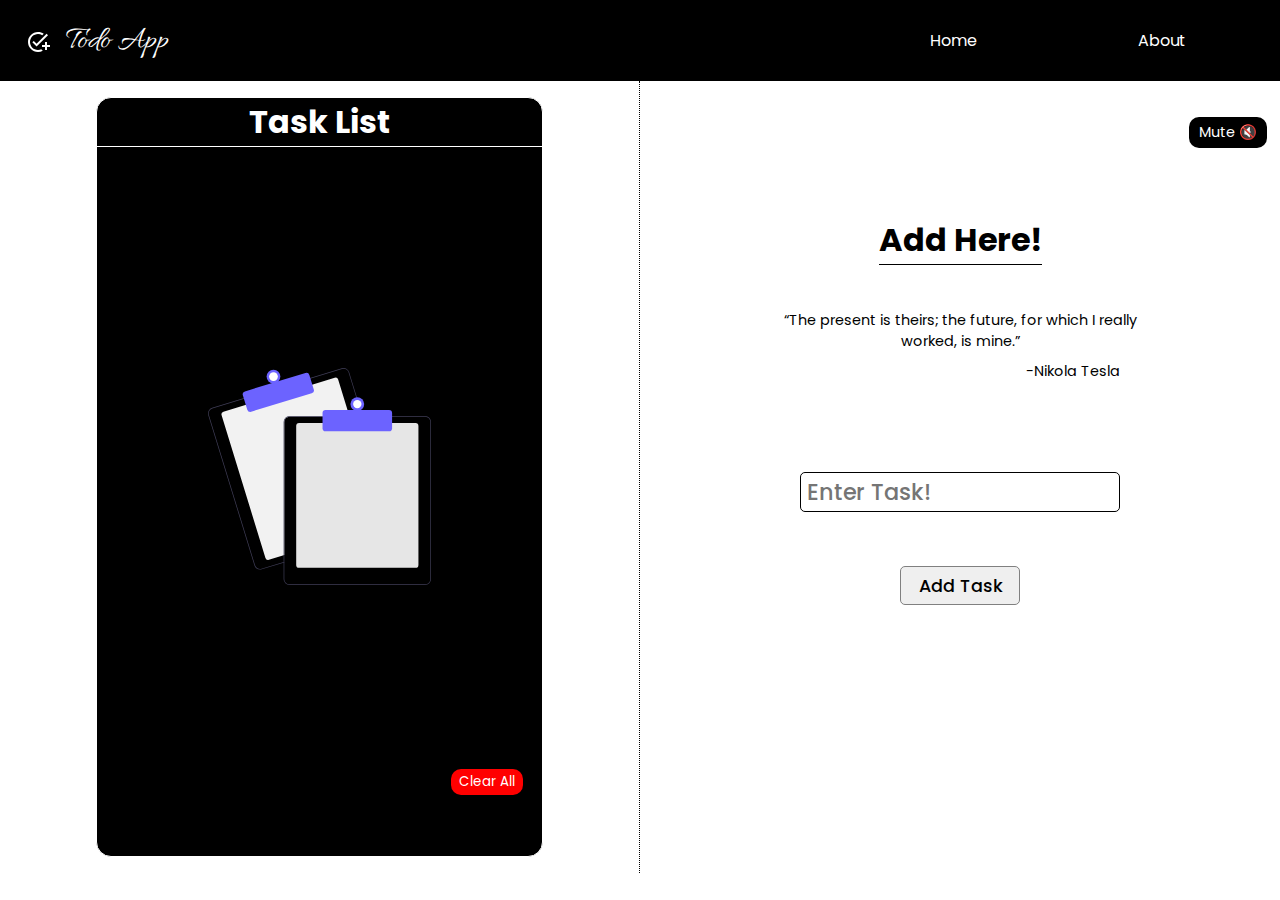
==== index.html @ 527e6f99 "initial commit" ====
<!DOCTYPE html>
<html lang="en">
<head>
    <meta charset="UTF-8">
    <meta http-equiv="X-UA-Compatible" content="IE=edge">
    <meta name="viewport" content="width=device-width, initial-scale=1.0">
    <title>To-Do Lists</title>
    <link rel="stylesheet" href="./styles.css">
    <script defer src="./app.js"></script>    
    <audio id='sound' src=""></audio> 
</head>
<body>
    <header>
        <div class="logo-container">
            <a href="./index.html">
                <img src="./imgs/web-logo.svg" alt="logo">
                Todo App</a>
        </div>
        <nav>
            <ul>
                <li><a href="./index.html">Home</a></li>
                <li><a href="#">About</a></li>
            </ul>
        </nav>
    </header>
    <main>
        <div class="todo-flex">
            <div class="todo-list-container">
                <h1>Task List</h1>
                <ol id="ordered-list">
                </ol>
                <button id="clearall">Clear All</button>
            </div>
            
        </div>
        
        <div class="adder-flex">
            <div class="checkbox-container">
            Mute 🔇
            </div>
            <h1>Add Here!</h1>
            <p class="quote"><q>The present is theirs; the future, for which I really worked, is mine.</q><div class="quoter">-Nikola Tesla</div> </p>
            <input type="text" placeholder="Enter Task!" name="" id="input-task">
            <button id="input-submit">Add Task</button>
        </div>
    </main>
</body>
</html>
---- styles.css ----
@import url("https://fonts.googleapis.com/css2?family=Poppins:wght@400;500&display=swap");
@import url("https://fonts.googleapis.com/css2?family=Allura&display=swap");

* {
  margin: 0;
  padding: 0;
  box-sizing: border-box;
  font-family: "Poppins", sans-serif;
  scroll-behavior: smooth;
  user-select: none;
}
body {
  font-size: 1rem;
}
header {
  display: flex;
  align-items: center;
  justify-content: space-between;
  width: 100%;
  min-height: 9vh;
  color: white;
  background-color: black;
  padding: 1vw;
}
.logo-container {
  flex: 2;
}
.logo-container a {
  font-family: "Allura", cursive;
  font-size: 2em;
  padding: 1vw;
}
nav {
  flex: 1;
}
.logo-container img {
  vertical-align: middle;
  margin-right: 0.3em;
}
header ul {
  display: flex;
  list-style: none;
  justify-content: space-around;
}
header ul li {
  margin: 0 1em;
}
header a {
  text-decoration: none;
  color: white;
}

main {
  display: flex;
  /* background:linear-gradient(to right,black,white); */
}
.todo-flex {
  /* background-color:gray; */
  border-right: 1px dotted black;
  width: 50%;
  height: 88vh;
  display: flex;
  justify-content: center;
  align-items: center;
}
.todo-list-container h1 {
    text-align: center;
    border-bottom: 1px solid white;
}
.todo-list-container{
    color: white;
    background-color:black;
    height:96%;
    width: 70%;
    border-radius: 15px;
    border:1px solid white;
    /* background-image: url(/imgs/empty.svg); */
    background-size: 50%;
    background-repeat: no-repeat;
    background-position: center;
}

#ordered-list{
    height:80%;
    padding:1em 1em 1em 2em;
    font-size:1.4em;
    overflow-y:scroll;
    word-break: break-all;
}
#ordered-list::-webkit-scrollbar{
  width:9px;
  height:90%;
}
#ordered-list::-webkit-scrollbar-track{
  background-color: rgb(41, 41, 41);
   
}
#ordered-list::-webkit-scrollbar-thumb{
  background-color: rgb(128, 128, 128);
  border-radius:10px;
}
#ordered-list li {
    margin-bottom:1em;
}
.task-text{
    display: inline-block;
    vertical-align:top;
    width: 72%;
    padding-left: 1.1 em; 
}
.del-complete{
    display:flex;
    float: right;
    background-color: black;
    align-items: center;
    justify-content:flex-end;
    width: 25%;
    
    /* background-color:red; */
}
.done{
    background-color:rgb(31, 223, 31);
    width:6vh;
    height:6vh;
    
    border: none;
    cursor:pointer;
    border-radius:18px;
    display:flex;
    align-items:center;
    justify-content:center;

    background-image: url(./imgs/done.svg);
    background-size:65%;
    background-repeat:no-repeat;
    background-position: center;
}
.delete{
    background-color:rgb(255, 28, 28);
    /* background-color:rgb(216, 216, 0); */
    width:6vh;
    height:6vh;
   
    border: none;
    margin-left: 0.4vw;
    cursor: pointer;
    border-radius:18px;
    display:flex;
    align-items:center;
    justify-content:center;

    background-image: url(./imgs/delete.svg);
    background-size:65%;
    background-repeat:no-repeat;
    background-position: center;
}
#clearall{
  color: white;
  float: right;
  margin: 1.2em 1.4em;
  padding: 0.2em 0.6em;
  background-color: red;
  border:none;
  border-radius: 10px;
  cursor: pointer;
}
/* Adder (right) */
.checkbox-container{
  background-color:black;
  position: absolute;
  top: 13vh;
  right: 1%;
  font-size: 0.9em;
  color: white;
  padding:0.35em 0.7em;
  border-radius:10px;
  cursor: pointer;
}
#mute{
  vertical-align:middle;

}
.adder-flex {
  width: 50%;
  display: flex;
  flex-direction: column;
  align-items: center;
}
.adder-flex h1 {
  margin-top: 15vh;
  font-weight: 700;
  border-bottom: 1px solid black;
}
.quote {
  font-size: 0.9em;
  margin-top: 5vh;
  text-align: center;
  width: 60%;
}
.quoter {
  font-size: 0.9em;
  margin-top: 1vh;
  width: 50%;
  text-align: right;
}
#input-task {
  margin-top: 10vh;
  font-size: 1.4em;
  width: 50%;
  font-weight: 500;
  border: 1.35px solid black;
  padding: 0.1em 0.25em;
  border-radius: 5px;
  transition: 0.5s;
}
#input-task:focus {
  box-shadow: 0 0 3px 3px violet;
}
#input-submit {
  margin-top: 6vh;
  padding: 0.3em 1em;
  font-size: 1.1em;
  border: 1px solid gray;
  border-radius: 5px;
  cursor: pointer;
  font-weight: 500;
  transition: 0.5s;
}

#input-submit:hover {
  background-color: rgb(224, 224, 224);
}
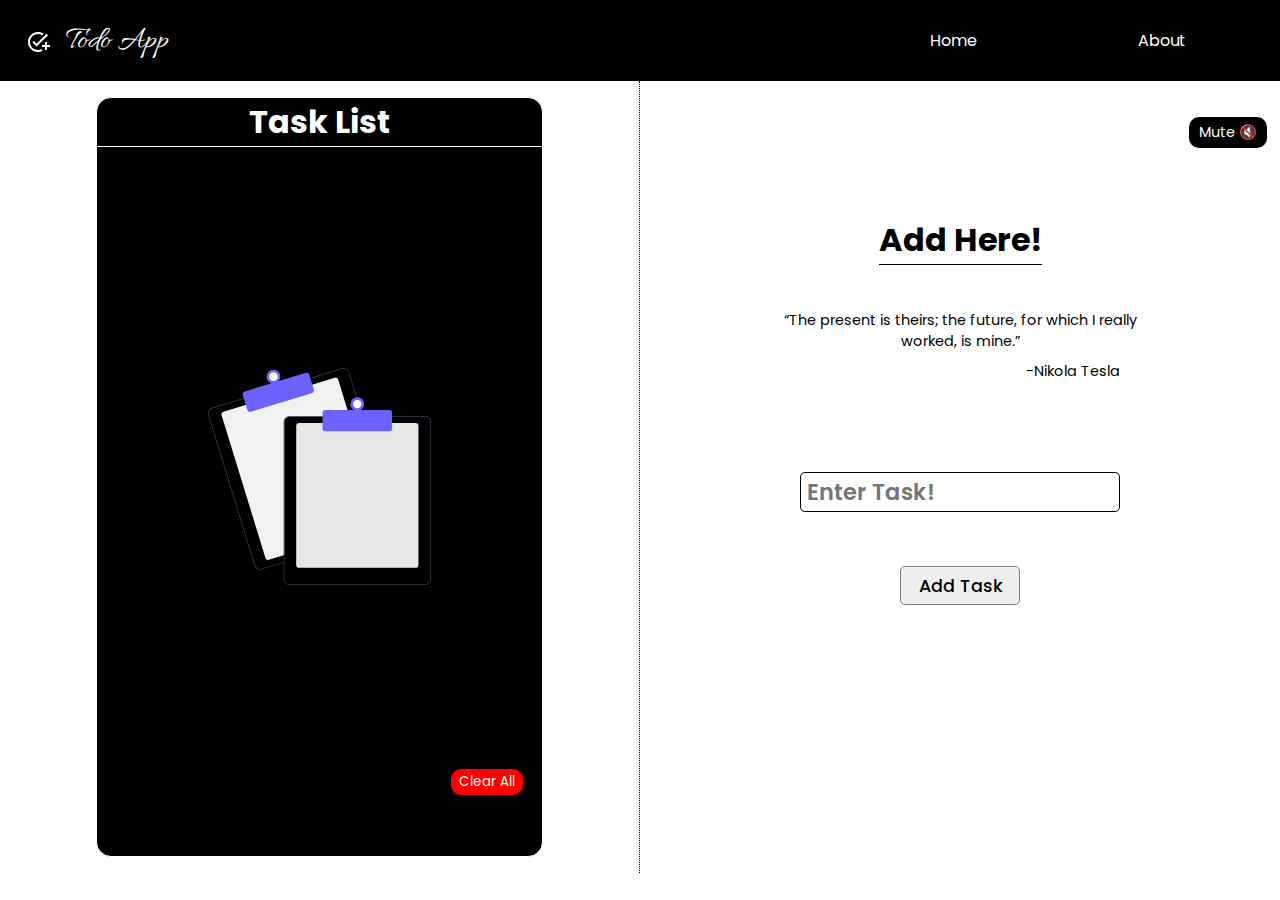
==== commit 19a24fc4: "about" ====
--- a/index.html
+++ b/index.html
@@ -4,10 +4,14 @@
     <meta charset="UTF-8">
     <meta http-equiv="X-UA-Compatible" content="IE=edge">
     <meta name="viewport" content="width=device-width, initial-scale=1.0">
-    <title>To-Do Lists</title>
+    <title>To-Do List</title>
     <link rel="stylesheet" href="./styles.css">
     <script defer src="./app.js"></script>    
     <audio id='sound' src=""></audio> 
+    <link rel="apple-touch-icon" sizes="180x180" href="/apple-touch-icon.png">
+<link rel="icon" type="image/png" sizes="32x32" href="/favicon-32x32.png">
+<link rel="icon" type="image/png" sizes="16x16" href="/favicon-16x16.png">
+<link rel="manifest" href="/site.webmanifest">
 </head>
 <body>
     <header>
@@ -19,7 +23,7 @@
         <nav>
             <ul>
                 <li><a href="./index.html">Home</a></li>
-                <li><a href="#">About</a></li>
+                <li><a href="./about.html">About</a></li>
             </ul>
         </nav>
     </header>
--- a/styles.css
+++ b/styles.css
@@ -105,7 +105,7 @@
 .task-text{
     display: inline-block;
     vertical-align:top;
-    width: 72%;
+    width: 68%;
     padding-left: 1.1 em; 
 }
 .del-complete{
@@ -114,18 +114,18 @@
     background-color: black;
     align-items: center;
     justify-content:flex-end;
-    width: 25%;
+    min-width: 30%;
     
     /* background-color:red; */
 }
 .done{
     background-color:rgb(31, 223, 31);
-    width:6vh;
-    height:6vh;
+    width:36px;
+    height:36px;
     
     border: none;
     cursor:pointer;
-    border-radius:18px;
+    border-radius:20px;
     display:flex;
     align-items:center;
     justify-content:center;
@@ -138,13 +138,13 @@
 .delete{
     background-color:rgb(255, 28, 28);
     /* background-color:rgb(216, 216, 0); */
-    width:6vh;
-    height:6vh;
-   
+    width:36px;
+    height:36px;
     border: none;
     margin-left: 0.4vw;
     cursor: pointer;
-    border-radius:18px;
+    /* border-radius:18px; */
+    border-radius:20px;
     display:flex;
     align-items:center;
     justify-content:center;
@@ -178,7 +178,6 @@
 }
 #mute{
   vertical-align:middle;
-
 }
 .adder-flex {
   width: 50%;
@@ -207,7 +206,7 @@
   margin-top: 10vh;
   font-size: 1.4em;
   width: 50%;
-  font-weight: 500;
+  font-weight: 600;
   border: 1.35px solid black;
   padding: 0.1em 0.25em;
   border-radius: 5px;
@@ -230,3 +229,128 @@
 #input-submit:hover {
   background-color: rgb(224, 224, 224);
 }
+.madeby{
+  font-size:4em;
+  margin: 0.7em 1em;
+  transition: 0.7s;
+  font-weight: 600;
+  background: linear-gradient(to right,rgb(0, 0, 0),rgb(175, 175, 175));-webkit-background-clip: text;
+  -webkit-text-fill-color: transparent;
+}
+.madeby::after{
+  display:block;
+  content:'';
+  height: 1vh;
+  width:70%;
+  border-bottom: 1px solid gray;
+}
+.myportfolio div{
+  transition:1s;
+  display:inline-block;
+  text-decoration: underline;
+  margin-left: 1em;
+  background: linear-gradient(to right,rgb(0, 0, 0),rgb(175, 175, 175));-webkit-background-clip: text;
+  -webkit-text-fill-color: transparent;
+}
+.myportfolio:hover div{
+ transform: translateX(85%);
+}
+.myportfolio h3{
+display: inline-block;
+transition: 1s;
+transform-origin: left;
+transform:scaleX(0.4);
+background-color:black;
+}
+.myportfolio:hover h3{
+  transform:scaleX(9);
+}
+.myportfolio{
+  font-size:3.2em;
+  margin: 1em;
+  color: black;
+  font-weight: 600;
+  /* background-color: aqua; */
+  width:70%;
+  cursor:pointer;
+}
+.projects{
+  font-size:2.2em;
+  margin: 1em 1.5em;
+  color: black;
+  font-weight: 600;
+  /* background-color: aqua; */
+  width:70%;
+  cursor:pointer;
+}
+.projects:hover h3{
+  transform:scaleX(11);
+}
+.projects div{
+  background: linear-gradient(to right,rgb(0, 0, 0),rgb(175, 175, 175));-webkit-background-clip: text;
+  -webkit-text-fill-color: transparent;
+  vertical-align:middle;
+  transition:1s;
+  display:inline-block;
+  text-decoration: underline;
+  margin-left: 2em;
+}
+.projects:hover div{
+ transform: translateX(85%);
+}
+.projects h3{
+display: inline-block;
+transition: 1s;
+transform-origin: left;
+transform:scaleX(0.5);
+background-color:black;
+}
+
+@media all and (max-width:1200px){
+  .todo-list-container{
+    height: 65vh;
+  }
+}
+
+@media all and (max-width:1100px){
+  .todo-list-container{
+    width: 90%;
+  }
+}
+@media all and (max-width:730px){
+  main{
+    flex-direction:column;
+    min-height: 100vh;
+  }
+  .todo-flex{
+    width:100%;
+    align-items: flex-start;
+    margin-top: 9vh;
+    height: 50vh;
+  }
+  .todo-list-container{
+    width:80%;
+    height:50vh;
+  }
+  .checkbox-container{
+    top: 10vh;
+  }
+  .adder-flex{
+    width:100%;
+    align-items: center;
+  }
+  .adder-flex h1{
+    margin-top:10vh;
+  }
+  .quote{
+    margin-top:3vh ;
+  }
+  #input-task{
+    margin-top:3vh;
+  }
+  #input-submit{
+    margin-top:3vh; 
+  }
+}
+
+
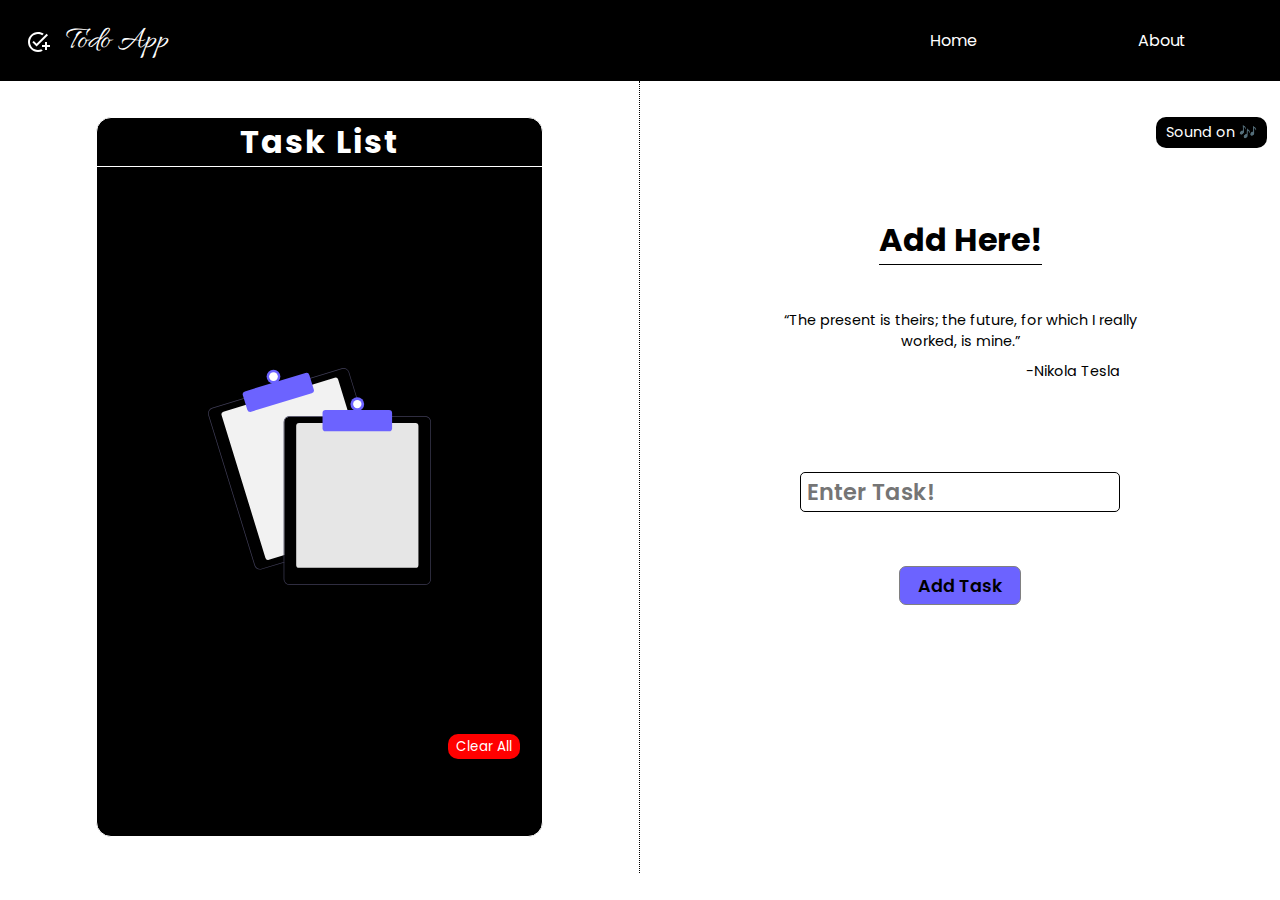
==== commit 2d9cfe3a: "About changes" ====
--- a/index.html
+++ b/index.html
@@ -40,7 +40,7 @@
         
         <div class="adder-flex">
             <div class="checkbox-container">
-            Mute 🔇
+            Sound on 🎶
             </div>
             <h1>Add Here!</h1>
             <p class="quote"><q>The present is theirs; the future, for which I really worked, is mine.</q><div class="quoter">-Nikola Tesla</div> </p>
--- a/styles.css
+++ b/styles.css
@@ -66,11 +66,12 @@
 .todo-list-container h1 {
     text-align: center;
     border-bottom: 1px solid white;
+    letter-spacing: 2px;
 }
 .todo-list-container{
     color: white;
     background-color:black;
-    height:96%;
+    height:80vh;
     width: 70%;
     border-radius: 15px;
     border:1px solid white;
@@ -78,14 +79,17 @@
     background-size: 50%;
     background-repeat: no-repeat;
     background-position: center;
+    
 }
 
 #ordered-list{
-    height:80%;
+    height:60vh;
     padding:1em 1em 1em 2em;
     font-size:1.4em;
+    font-weight:550;
     overflow-y:scroll;
     word-break: break-all;
+    
 }
 #ordered-list::-webkit-scrollbar{
   width:9px;
@@ -157,7 +161,8 @@
 #clearall{
   color: white;
   float: right;
-  margin: 1.2em 1.4em;
+  margin: auto 5%;
+  margin-top:3vh;
   padding: 0.2em 0.6em;
   background-color: red;
   border:none;
@@ -219,11 +224,13 @@
   margin-top: 6vh;
   padding: 0.3em 1em;
   font-size: 1.1em;
+  
   border: 1px solid gray;
-  border-radius: 5px;
+  border-radius: 7px;
   cursor: pointer;
-  font-weight: 500;
+  font-weight: 600;
   transition: 0.5s;
+  background-color:#6C63FF;
 }
 
 #input-submit:hover {
@@ -249,7 +256,7 @@
   display:inline-block;
   text-decoration: underline;
   margin-left: 1em;
-  background: linear-gradient(to right,rgb(0, 0, 0),rgb(175, 175, 175));-webkit-background-clip: text;
+  background: linear-gradient(to right,rgb(0, 0, 0),rgb(121, 121, 121));-webkit-background-clip: text;
   -webkit-text-fill-color: transparent;
 }
 .myportfolio:hover div{
@@ -287,7 +294,7 @@
   transform:scaleX(11);
 }
 .projects div{
-  background: linear-gradient(to right,rgb(0, 0, 0),rgb(175, 175, 175));-webkit-background-clip: text;
+  background: linear-gradient(to right,rgb(0, 0, 0),rgb(128, 128, 128));-webkit-background-clip: text;
   -webkit-text-fill-color: transparent;
   vertical-align:middle;
   transition:1s;
@@ -310,6 +317,9 @@
   .todo-list-container{
     height: 65vh;
   }
+  #ordered-list{
+    height:51vh;
+  }
 }
 
 @media all and (max-width:1100px){
@@ -332,6 +342,9 @@
     width:80%;
     height:50vh;
   }
+  #ordered-list{
+    height:37vh;
+  }
   .checkbox-container{
     top: 10vh;
   }
@@ -351,6 +364,32 @@
   #input-submit{
     margin-top:3vh; 
   }
-}
-
-
+  .madeby{
+    font-size:9vw;
+  }
+  .myportfolio{
+    margin-top:20vh;
+    font-size:8vw;
+    width:70vw;
+  }
+  .projects{
+    font-size:5.5vw;
+    width:70vw;
+  }
+  .myportfolio:hover div{
+    transform: translateX(45%);
+  }
+  .myportfolio:hover h3{
+  transform:scaleX(6);
+    
+  }
+  .projects:hover h3{
+  transform:scaleX(6);
+    
+  }
+  .projects:hover div{
+    transform: translateX(65%);
+  }
+}
+
+
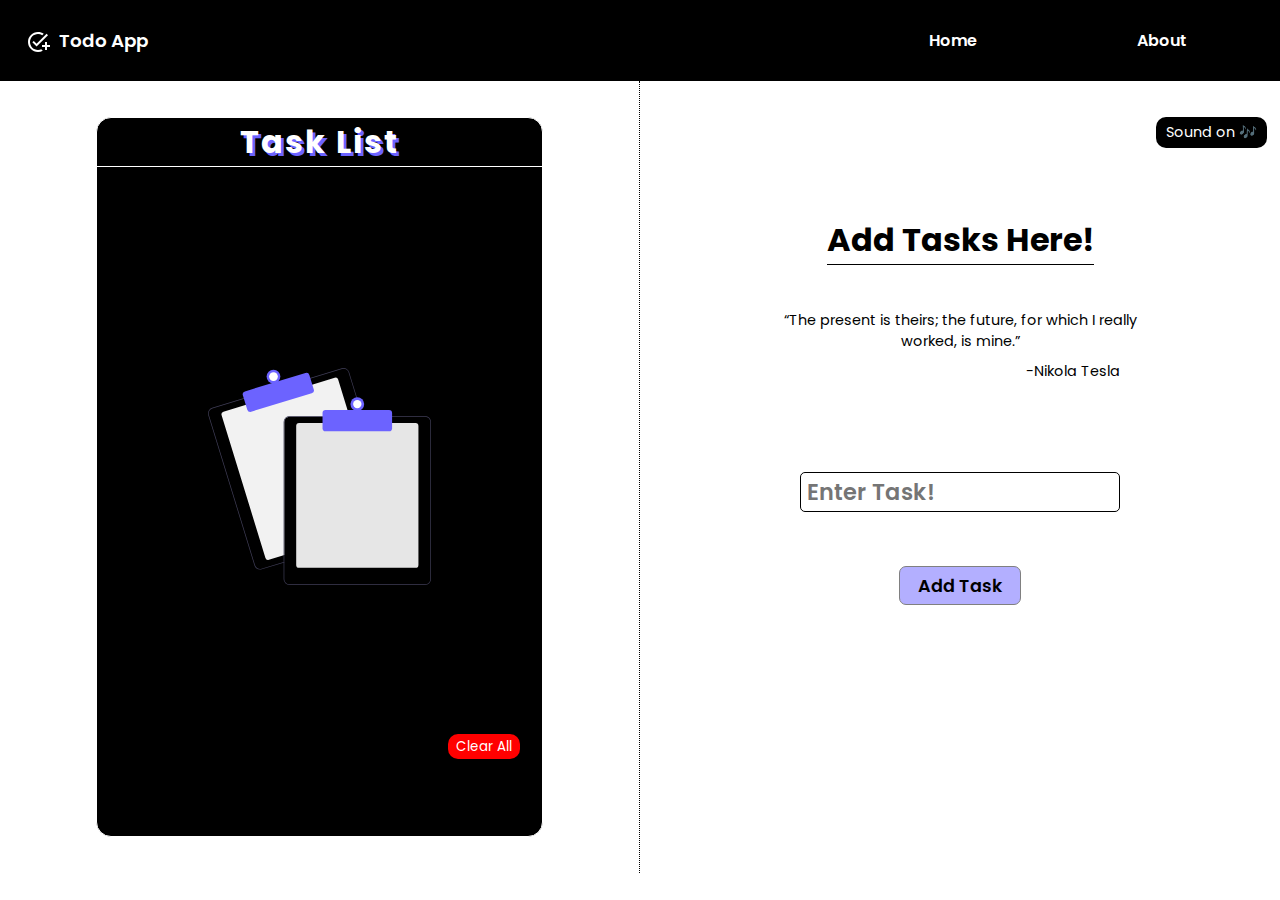
==== commit d009f1a7: "Updates" ====
--- a/index.html
+++ b/index.html
@@ -42,7 +42,7 @@
             <div class="checkbox-container">
             Sound on 🎶
             </div>
-            <h1>Add Here!</h1>
+            <h1>Add Tasks Here!</h1>
             <p class="quote"><q>The present is theirs; the future, for which I really worked, is mine.</q><div class="quoter">-Nikola Tesla</div> </p>
             <input type="text" placeholder="Enter Task!" name="" id="input-task">
             <button id="input-submit">Add Task</button>
--- a/styles.css
+++ b/styles.css
@@ -26,8 +26,9 @@
   flex: 2;
 }
 .logo-container a {
-  font-family: "Allura", cursive;
-  font-size: 2em;
+  /* font-family: "Allura", cursive;
+   */
+  font-size: 1.15em;
   padding: 1vw;
 }
 nav {
@@ -44,12 +45,20 @@
 }
 header ul li {
   margin: 0 1em;
+  
 }
 header a {
   text-decoration: none;
   color: white;
-}
-
+  font-weight: 550;
+  transition: 0.5s;
+  border-bottom: 2px solid transparent;
+
+}
+header li a:hover{
+  border-bottom: 1px solid rgb(211, 211, 211);
+  color: rgb(238, 238, 238);
+}
 main {
   display: flex;
   /* background:linear-gradient(to right,black,white); */
@@ -67,6 +76,7 @@
     text-align: center;
     border-bottom: 1px solid white;
     letter-spacing: 2px;
+    text-shadow: 3px 3px #6C63FF;
 }
 .todo-list-container{
     color: white;
@@ -194,6 +204,7 @@
   margin-top: 15vh;
   font-weight: 700;
   border-bottom: 1px solid black;
+ 
 }
 .quote {
   font-size: 0.9em;
@@ -230,11 +241,11 @@
   cursor: pointer;
   font-weight: 600;
   transition: 0.5s;
-  background-color:#6C63FF;
+  background-color:#b3afff;
 }
 
 #input-submit:hover {
-  background-color: rgb(224, 224, 224);
+  background-color: #7b74ff;
 }
 .madeby{
   font-size:4em;
@@ -363,6 +374,8 @@
   }
   #input-submit{
     margin-top:3vh; 
+    margin-bottom:6vh; 
+
   }
   .madeby{
     font-size:9vw;
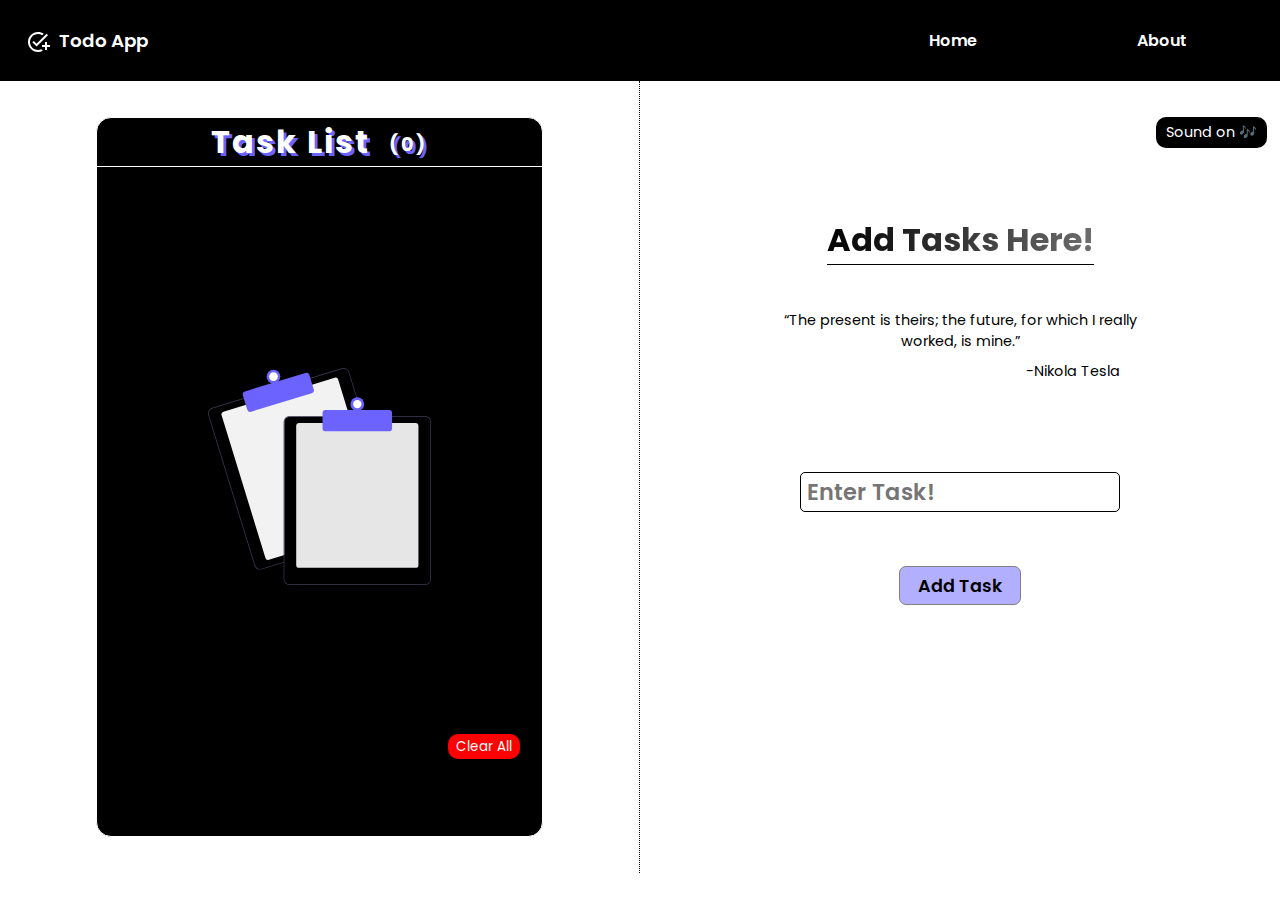
==== commit 020a9a8d: "counter added" ====
--- a/index.html
+++ b/index.html
@@ -30,7 +30,7 @@
     <main>
         <div class="todo-flex">
             <div class="todo-list-container">
-                <h1>Task List</h1>
+                <h1>Task List<span id="counter"></span> </h1>
                 <ol id="ordered-list">
                 </ol>
                 <button id="clearall">Clear All</button>
--- a/styles.css
+++ b/styles.css
@@ -78,6 +78,12 @@
     letter-spacing: 2px;
     text-shadow: 3px 3px #6C63FF;
 }
+#counter{
+  font-size:0.6em;
+  vertical-align:middle;
+  margin-left: 1em;
+}
+
 .todo-list-container{
     color: white;
     background-color:black;
@@ -204,7 +210,8 @@
   margin-top: 15vh;
   font-weight: 700;
   border-bottom: 1px solid black;
- 
+  background: linear-gradient(to right,rgb(0, 0, 0),rgb(109, 109, 109));-webkit-background-clip: text;
+  -webkit-text-fill-color: transparent;
 }
 .quote {
   font-size: 0.9em;
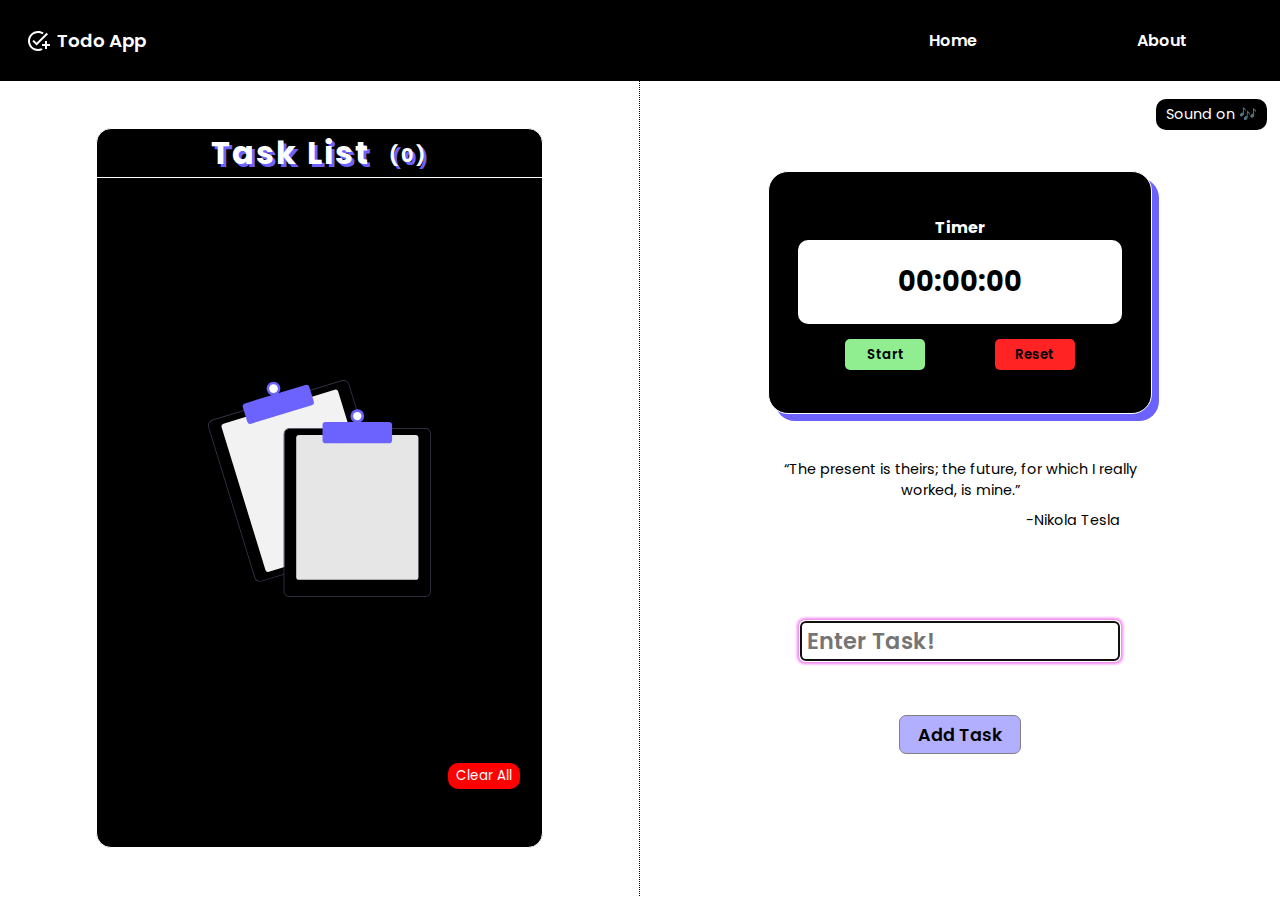
==== commit 9928298c: "sounds+timer" ====
--- a/index.html
+++ b/index.html
@@ -42,7 +42,14 @@
             <div class="checkbox-container">
             Sound on 🎶
             </div>
-            <h1>Add Tasks Here!</h1>
+            <div class="stopwatch">
+                 <span style="color:white;">Timer</span>
+                <span id='time'>00:00:00</span>
+                 <div class="stopwatch-btns">
+                     <button id="start">Start</button>
+                     <button id="reset">Reset</button>
+                 </div>
+            </div>
             <p class="quote"><q>The present is theirs; the future, for which I really worked, is mine.</q><div class="quoter">-Nikola Tesla</div> </p>
             <input type="text" placeholder="Enter Task!" name="" id="input-task">
             <button id="input-submit">Add Task</button>
--- a/styles.css
+++ b/styles.css
@@ -35,8 +35,17 @@
   flex: 1;
 }
 .logo-container img {
-  vertical-align: middle;
-  margin-right: 0.3em;
+  vertical-align:text-bottom;
+  margin-right: 0.2em;
+}
+.logo-container:hover a{
+  color: #a19dff;
+}
+.logo-container img{
+  transition: 0.5s;
+}
+.logo-container:hover img{
+  filter: invert(53%) sepia(18%) saturate(1261%) hue-rotate(203deg) brightness(104%) contrast(101%);
 }
 header ul {
   display: flex;
@@ -52,12 +61,12 @@
   color: white;
   font-weight: 550;
   transition: 0.5s;
-  border-bottom: 2px solid transparent;
+  border-bottom: 1.5px solid transparent;
 
 }
 header li a:hover{
-  border-bottom: 1px solid rgb(211, 211, 211);
-  color: rgb(238, 238, 238);
+  border-bottom: 1.5px solid #a19dff;
+  color: #a19dff;
 }
 main {
   display: flex;
@@ -67,7 +76,7 @@
   /* background-color:gray; */
   border-right: 1px dotted black;
   width: 50%;
-  height: 88vh;
+  height: 90.5vh;
   display: flex;
   justify-content: center;
   align-items: center;
@@ -99,7 +108,7 @@
 }
 
 #ordered-list{
-    height:60vh;
+    height:62vh;
     padding:1em 1em 1em 2em;
     font-size:1.4em;
     font-weight:550;
@@ -189,7 +198,7 @@
 .checkbox-container{
   background-color:black;
   position: absolute;
-  top: 13vh;
+  top: 11vh;
   right: 1%;
   font-size: 0.9em;
   color: white;
@@ -197,21 +206,69 @@
   border-radius:10px;
   cursor: pointer;
 }
-#mute{
+/* #mute{
   vertical-align:middle;
-}
+} */
 .adder-flex {
   width: 50%;
   display: flex;
   flex-direction: column;
   align-items: center;
 }
-.adder-flex h1 {
-  margin-top: 15vh;
+.stopwatch {
+  width:60%;
+  height:27vh;
+  margin-top: 10vh;
   font-weight: 700;
   border-bottom: 1px solid black;
-  background: linear-gradient(to right,rgb(0, 0, 0),rgb(109, 109, 109));-webkit-background-clip: text;
-  -webkit-text-fill-color: transparent;
+  /* background-color: #6C63FF; */
+  background-color: black;
+  border-radius:20px;
+  display:flex;
+  align-items: center;
+  justify-content:center;
+  flex-direction: column;
+  border:1px solid white;
+  box-shadow: 7px 7px 0px 0px #6C63FF;
+}
+#time{
+  font-size:1.7em;
+  background-color:white;
+  padding: 1.7vh auto;
+  width: 85%;
+  height:35%;
+  display:flex;
+  align-items: center;
+  justify-content: center;
+  border-radius:10px;
+}
+.stopwatch-btns{
+  width:60%;
+  /* background-color: aqua; */
+  display:flex;
+  justify-content:space-between;
+  margin-top: 4%;
+  
+}
+#start{
+  border: none;
+  border-radius:5px;
+  background-color:lightgreen;
+  width:6em;
+  height:2.3em;
+  font-weight: 600;
+  cursor: pointer;
+}
+#reset{
+  cursor: pointer;
+
+  border: none;
+  border-radius:5px;
+  background-color:rgb(255, 35, 35);
+  width:6em;
+  height:2.3em;
+  font-weight: 600;
+
 }
 .quote {
   font-size: 0.9em;
@@ -235,8 +292,12 @@
   border-radius: 5px;
   transition: 0.5s;
 }
+#input-task:hover{
+  background-color:rgb(228, 228, 228);
+}
 #input-task:focus {
   box-shadow: 0 0 3px 3px violet;
+  background-color: white;
 }
 #input-submit {
   margin-top: 6vh;
@@ -254,6 +315,10 @@
 #input-submit:hover {
   background-color: #7b74ff;
 }
+#about-body{
+  background: linear-gradient(160deg,#a19dff,#e6e5ff 40%);
+  height:100vh;
+}
 .madeby{
   font-size:4em;
   margin: 0.7em 1em;
@@ -353,7 +418,7 @@
   .todo-flex{
     width:100%;
     align-items: flex-start;
-    margin-top: 9vh;
+    margin-top: 2.5vh;
     height: 50vh;
   }
   .todo-list-container{
@@ -364,20 +429,28 @@
     height:37vh;
   }
   .checkbox-container{
-    top: 10vh;
+    /* top: 10vh; */
+    position: absolute;
+    top: 103.8vh;
+    right: 2vw; 
+    font-size: 0.9em;
+    margin-bottom: 2vh;
+    /* height:2vh; */
+    /* display:none; */
   }
   .adder-flex{
     width:100%;
     align-items: center;
   }
   .adder-flex h1{
-    margin-top:10vh;
+    margin-top:4.5vh;
   }
   .quote{
     margin-top:3vh ;
   }
   #input-task{
     margin-top:3vh;
+    width: 60%;
   }
   #input-submit{
     margin-top:3vh; 
@@ -410,6 +483,7 @@
   .projects:hover div{
     transform: translateX(65%);
   }
-}
-
-
+  
+}
+
+
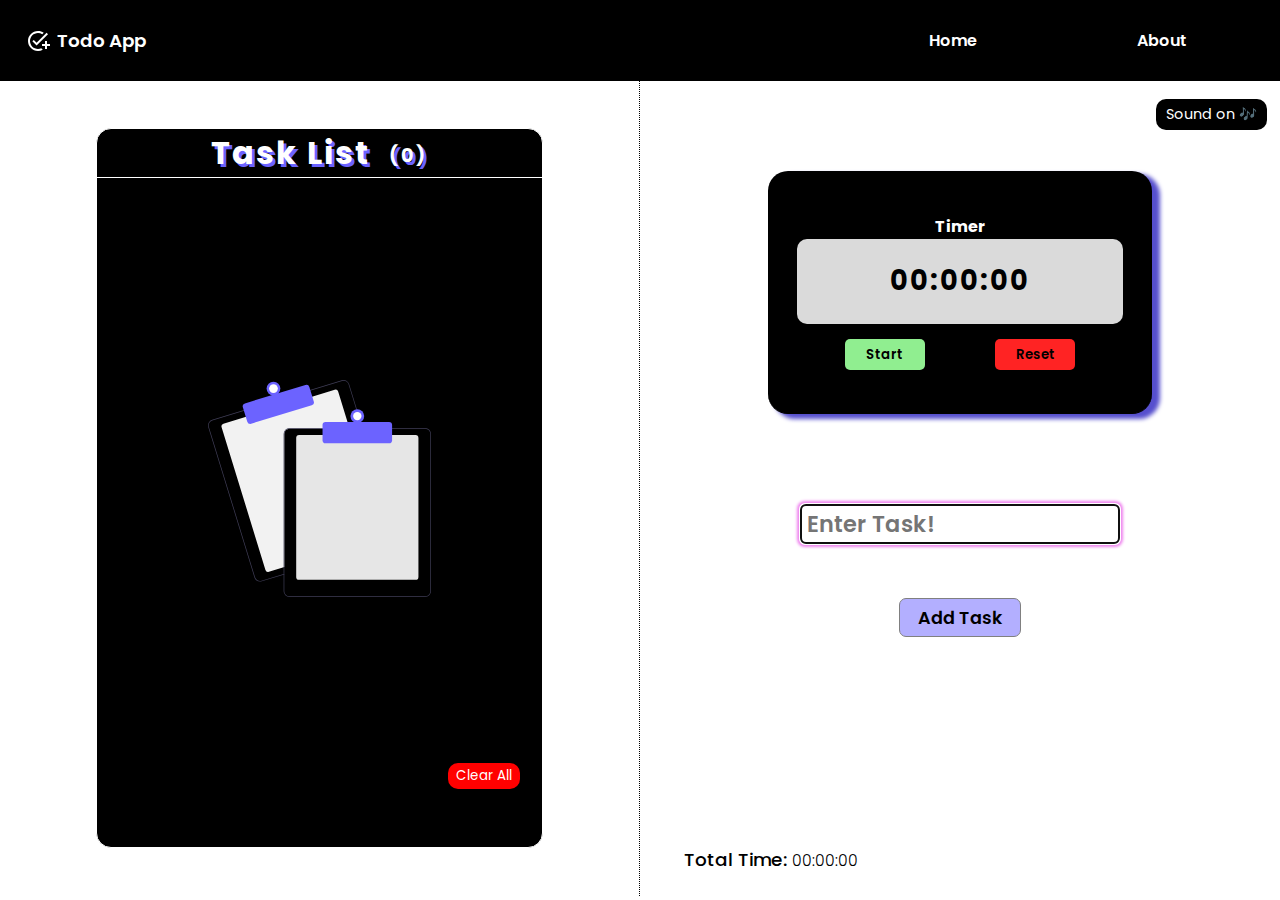
==== commit 01cb6b18: "total time functions to be added" ====
--- a/index.html
+++ b/index.html
@@ -50,9 +50,10 @@
                      <button id="reset">Reset</button>
                  </div>
             </div>
-            <p class="quote"><q>The present is theirs; the future, for which I really worked, is mine.</q><div class="quoter">-Nikola Tesla</div> </p>
+            <!-- <p class="quote"><q>The present is theirs; the future, for which I really worked, is mine.</q><div class="quoter">-Nikola Tesla</div> </p> -->
             <input type="text" placeholder="Enter Task!" name="" id="input-task">
             <button id="input-submit">Add Task</button>
+             <div id="totaltime-div">Total Time: <span id="totaltime">00:00:00</span> </div>
         </div>
     </main>
 </body>
--- a/styles.css
+++ b/styles.css
@@ -221,19 +221,17 @@
   margin-top: 10vh;
   font-weight: 700;
   border-bottom: 1px solid black;
-  /* background-color: #6C63FF; */
   background-color: black;
   border-radius:20px;
   display:flex;
   align-items: center;
   justify-content:center;
   flex-direction: column;
-  border:1px solid white;
-  box-shadow: 7px 7px 0px 0px #6C63FF;
+  box-shadow: 7px 4px 4px 1px #564fce;
 }
 #time{
   font-size:1.7em;
-  background-color:white;
+  background-color:rgb(218, 218, 218);
   padding: 1.7vh auto;
   width: 85%;
   height:35%;
@@ -241,6 +239,7 @@
   align-items: center;
   justify-content: center;
   border-radius:10px;
+  letter-spacing:2px;
 }
 .stopwatch-btns{
   width:60%;
@@ -258,17 +257,21 @@
   height:2.3em;
   font-weight: 600;
   cursor: pointer;
+  transition: 0.5s;
+}
+#start:hover,#reset:hover{
+  transform: scale(1.05);
 }
 #reset{
   cursor: pointer;
-
   border: none;
   border-radius:5px;
   background-color:rgb(255, 35, 35);
   width:6em;
   height:2.3em;
   font-weight: 600;
-
+  transition: 0.5s;
+  
 }
 .quote {
   font-size: 0.9em;
@@ -314,6 +317,18 @@
 
 #input-submit:hover {
   background-color: #7b74ff;
+}
+#totaltime-div{
+  font-size:1.15em;
+  position:absolute;
+  bottom: 3vh;
+  right: 33%;
+  font-weight: 500;
+}
+#totaltime{
+  
+  font-size:0.85em;
+  font-weight: 300;
 }
 #about-body{
   background: linear-gradient(160deg,#a19dff,#e6e5ff 40%);
